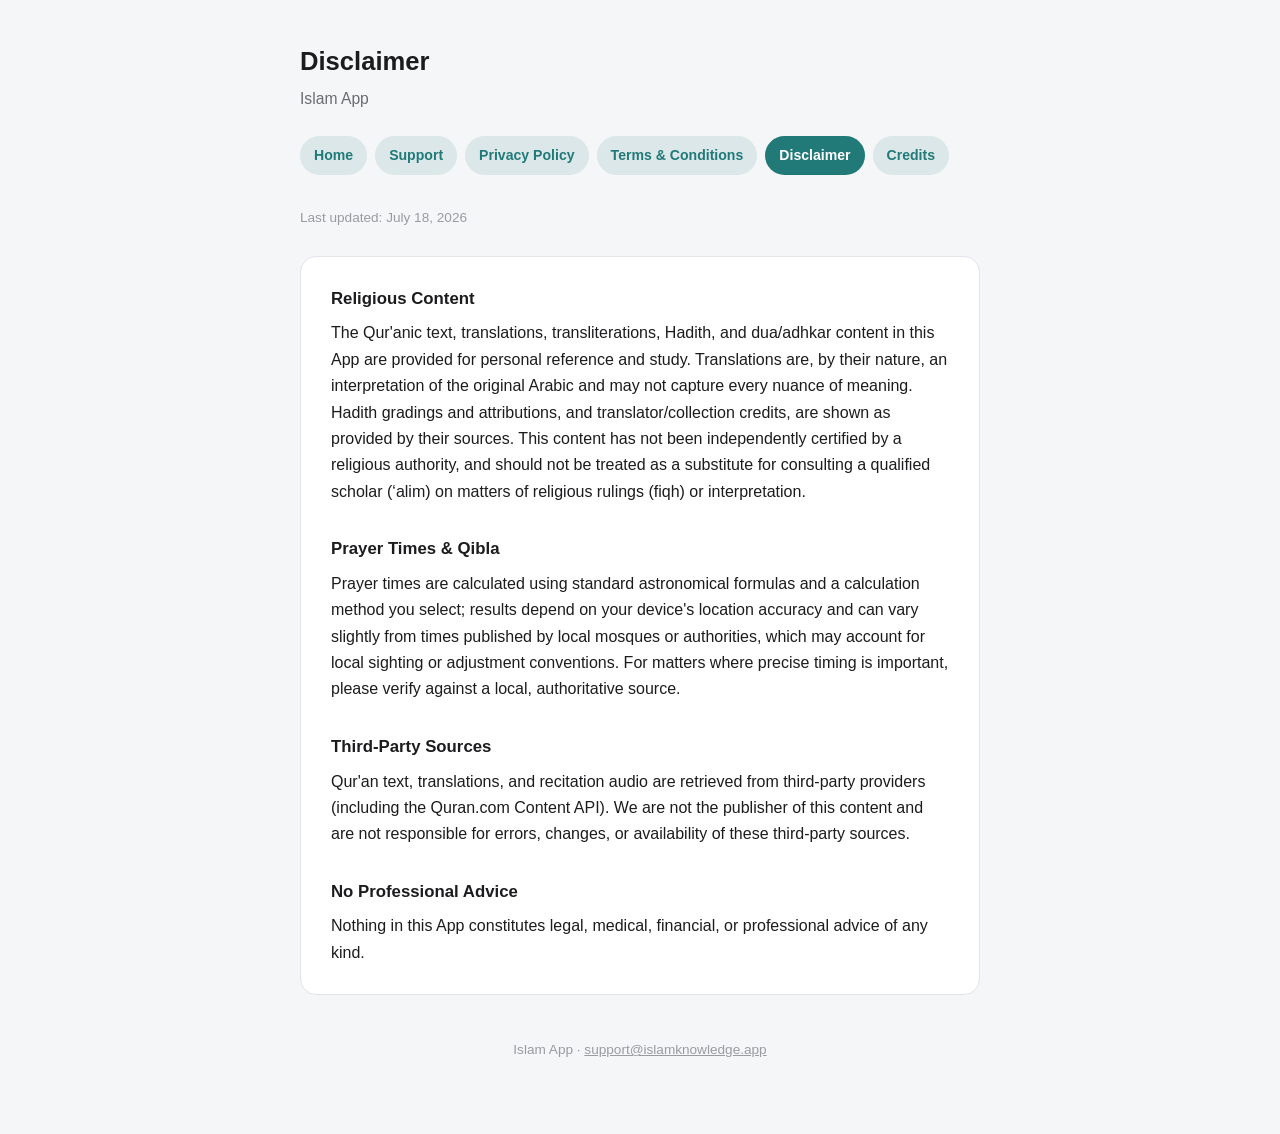
==== disclaimer.html @ e401bc6c "Add Privacy Policy, Terms, Disclaimer, Support, and Credits pages Public pages for App Store Connect" ====
<!doctype html>
<html lang="en">
<head>
<meta charset="utf-8">
<meta name="viewport" content="width=device-width, initial-scale=1">
<title>Disclaimer — Islam App</title>
<link rel="stylesheet" href="style.css">
</head>
<body>
  <header>
    <h1>Disclaimer</h1>
    <p class="tagline">Islam App</p>
  </header>

  <nav>
    <a href="index.html">Home</a>
    <a href="support.html">Support</a>
    <a href="privacy.html">Privacy Policy</a>
    <a href="terms.html">Terms &amp; Conditions</a>
    <a href="disclaimer.html" class="active">Disclaimer</a>
    <a href="credits.html">Credits</a>
  </nav>

  <p class="updated">Last updated: July 18, 2026</p>

  <div class="card">
    <h2>Religious Content</h2>
    <p>The Qur'anic text, translations, transliterations, Hadith, and dua/adhkar content in this App are provided for personal reference and study. Translations are, by their nature, an interpretation of the original Arabic and may not capture every nuance of meaning. Hadith gradings and attributions, and translator/collection credits, are shown as provided by their sources. This content has not been independently certified by a religious authority, and should not be treated as a substitute for consulting a qualified scholar (&lsquo;alim) on matters of religious rulings (fiqh) or interpretation.</p>

    <h2>Prayer Times &amp; Qibla</h2>
    <p>Prayer times are calculated using standard astronomical formulas and a calculation method you select; results depend on your device's location accuracy and can vary slightly from times published by local mosques or authorities, which may account for local sighting or adjustment conventions. For matters where precise timing is important, please verify against a local, authoritative source.</p>

    <h2>Third-Party Sources</h2>
    <p>Qur'an text, translations, and recitation audio are retrieved from third-party providers (including the Quran.com Content API). We are not the publisher of this content and are not responsible for errors, changes, or availability of these third-party sources.</p>

    <h2>No Professional Advice</h2>
    <p>Nothing in this App constitutes legal, medical, financial, or professional advice of any kind.</p>
  </div>

  <footer>
    Islam App · <a href="mailto:support@islamknowledge.app">support@islamknowledge.app</a>
  </footer>
</body>
</html>
---- style.css ----
:root {
  color-scheme: light dark;
  --accent: #217a78;
  --accent-soft: rgba(33, 122, 120, 0.12);
  --bg: #f5f6f8;
  --card: #ffffff;
  --border: #e3e4e8;
  --text: #1c1c1e;
  --muted: #6b6b70;
  --faint: #9a9aa0;
}

@media (prefers-color-scheme: dark) {
  :root {
    --accent: #5ce0c6;
    --accent-soft: rgba(92, 224, 198, 0.14);
    --bg: #111214;
    --card: #1b1c1f;
    --border: #2a2b2f;
    --text: #f2f2f4;
    --muted: #a7a7ad;
    --faint: #7c7c82;
  }
}

* { box-sizing: border-box; }

body {
  font-family: -apple-system, BlinkMacSystemFont, "Segoe UI", Roboto, Helvetica, Arial, sans-serif;
  max-width: 720px;
  margin: 0 auto;
  padding: 40px 20px 72px;
  line-height: 1.65;
  color: var(--text);
  background: var(--bg);
}

header { margin-bottom: 8px; }
header h1 { font-size: 1.6rem; margin: 0 0 4px; }
header p.tagline { margin: 0; color: var(--muted); font-size: 0.98rem; }

nav {
  display: flex;
  flex-wrap: wrap;
  gap: 8px;
  margin: 24px 0 32px;
}
nav a {
  padding: 8px 14px;
  border-radius: 999px;
  background: var(--accent-soft);
  color: var(--accent);
  text-decoration: none;
  font-size: 0.88rem;
  font-weight: 600;
  white-space: nowrap;
}
nav a.active { background: var(--accent); color: #fff; }

.card {
  background: var(--card);
  border: 1px solid var(--border);
  border-radius: 16px;
  padding: 28px 30px;
}

h2 { font-size: 1.05rem; margin: 30px 0 8px; color: var(--text); }
h2:first-of-type { margin-top: 0; }
p { margin: 0 0 14px; white-space: pre-line; }
p:last-child { margin-bottom: 0; }

.updated { color: var(--faint); font-size: 0.85rem; margin-bottom: 26px; }

.disclosure {
  background: var(--accent-soft);
  border-radius: 12px;
  padding: 14px 18px;
  font-size: 0.88rem;
  color: var(--muted);
  margin-bottom: 28px;
}

footer {
  margin-top: 44px;
  font-size: 0.85rem;
  color: var(--faint);
  text-align: center;
}
footer a { color: var(--faint); }

a { color: var(--accent); }
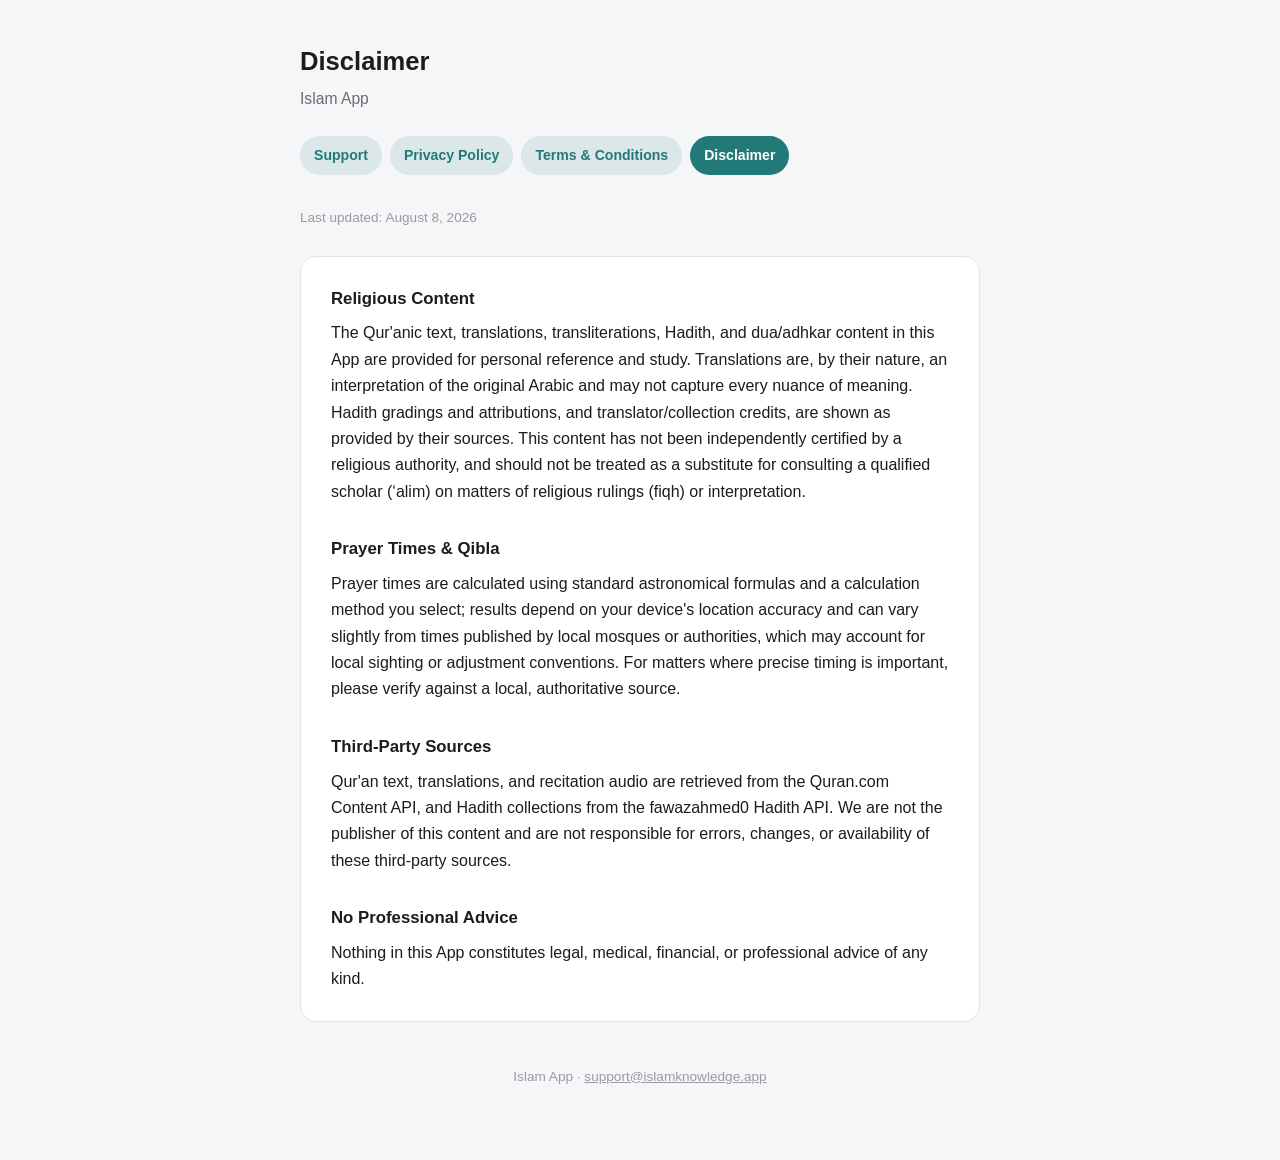
==== commit 12d46ace: "Remove Home/Credits pages, disclose content APIs, bump date - Removed index.html and credits.html, a" ====
--- a/disclaimer.html
+++ b/disclaimer.html
@@ -13,15 +13,13 @@
   </header>
 
   <nav>
-    <a href="index.html">Home</a>
     <a href="support.html">Support</a>
     <a href="privacy.html">Privacy Policy</a>
     <a href="terms.html">Terms &amp; Conditions</a>
     <a href="disclaimer.html" class="active">Disclaimer</a>
-    <a href="credits.html">Credits</a>
   </nav>
 
-  <p class="updated">Last updated: July 18, 2026</p>
+  <p class="updated">Last updated: August 8, 2026</p>
 
   <div class="card">
     <h2>Religious Content</h2>
@@ -31,7 +29,7 @@
     <p>Prayer times are calculated using standard astronomical formulas and a calculation method you select; results depend on your device's location accuracy and can vary slightly from times published by local mosques or authorities, which may account for local sighting or adjustment conventions. For matters where precise timing is important, please verify against a local, authoritative source.</p>
 
     <h2>Third-Party Sources</h2>
-    <p>Qur'an text, translations, and recitation audio are retrieved from third-party providers (including the Quran.com Content API). We are not the publisher of this content and are not responsible for errors, changes, or availability of these third-party sources.</p>
+    <p>Qur'an text, translations, and recitation audio are retrieved from the Quran.com Content API, and Hadith collections from the fawazahmed0 Hadith API. We are not the publisher of this content and are not responsible for errors, changes, or availability of these third-party sources.</p>
 
     <h2>No Professional Advice</h2>
     <p>Nothing in this App constitutes legal, medical, financial, or professional advice of any kind.</p>
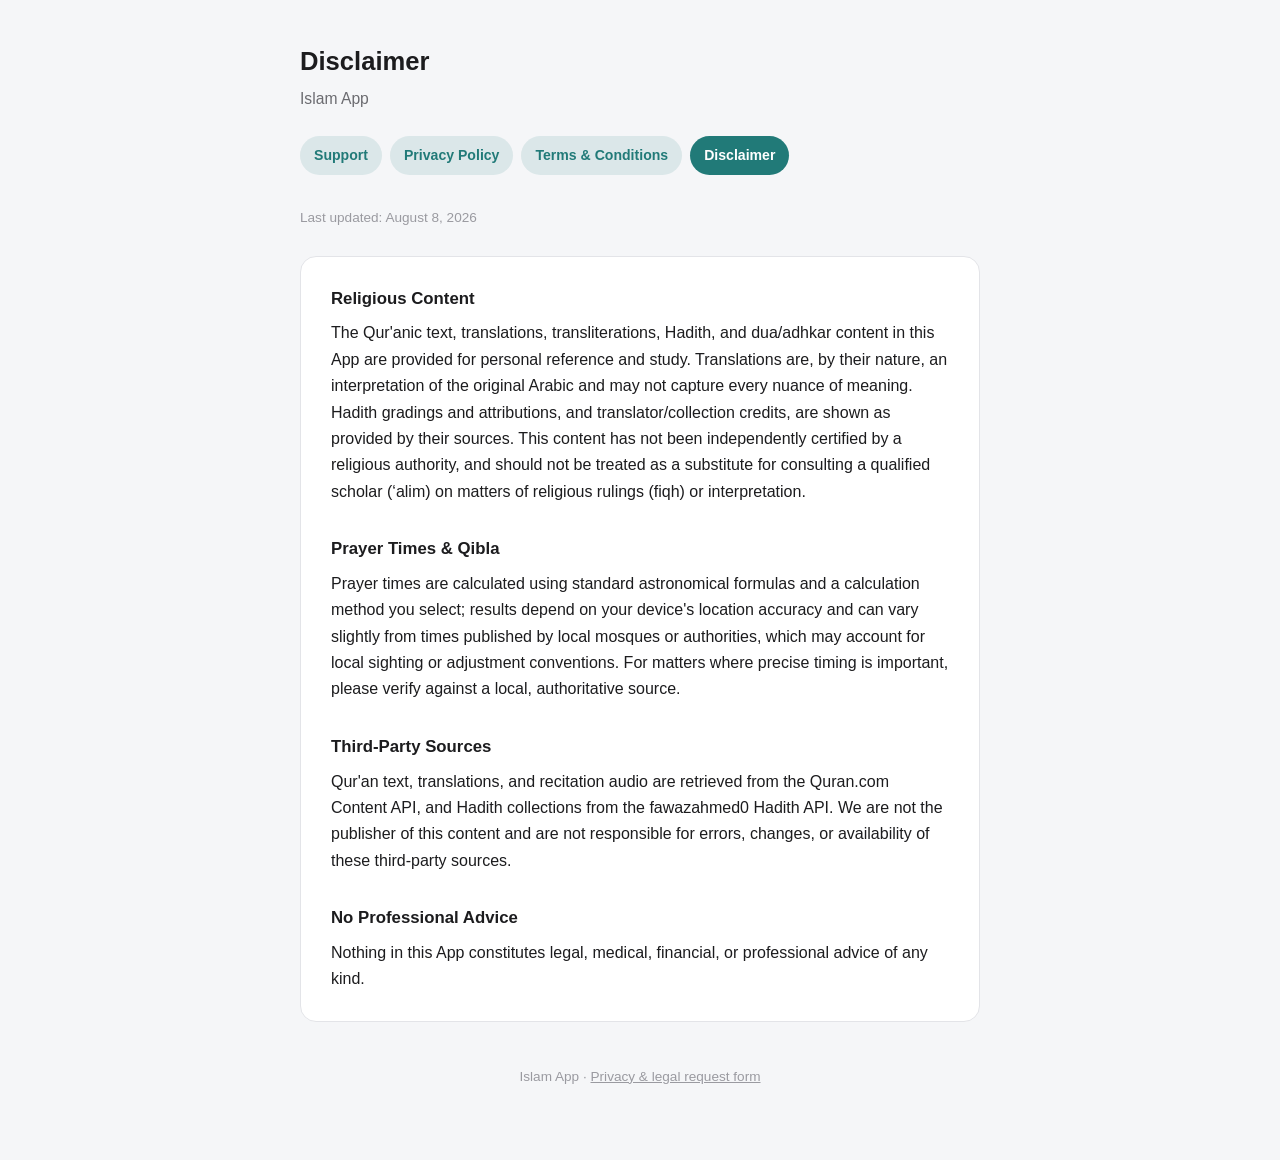
==== commit 62dc50be: "Point Terms/Privacy contact links at the privacy & legal request form" ====
--- a/disclaimer.html
+++ b/disclaimer.html
@@ -36,7 +36,7 @@
   </div>
 
   <footer>
-    Islam App · <a href="mailto:support@islamknowledge.app">support@islamknowledge.app</a>
+    Islam App · <a href="https://forms.gle/p7V6Tzn5SVmezYjC9">Privacy &amp; legal request form</a>
   </footer>
 </body>
 </html>
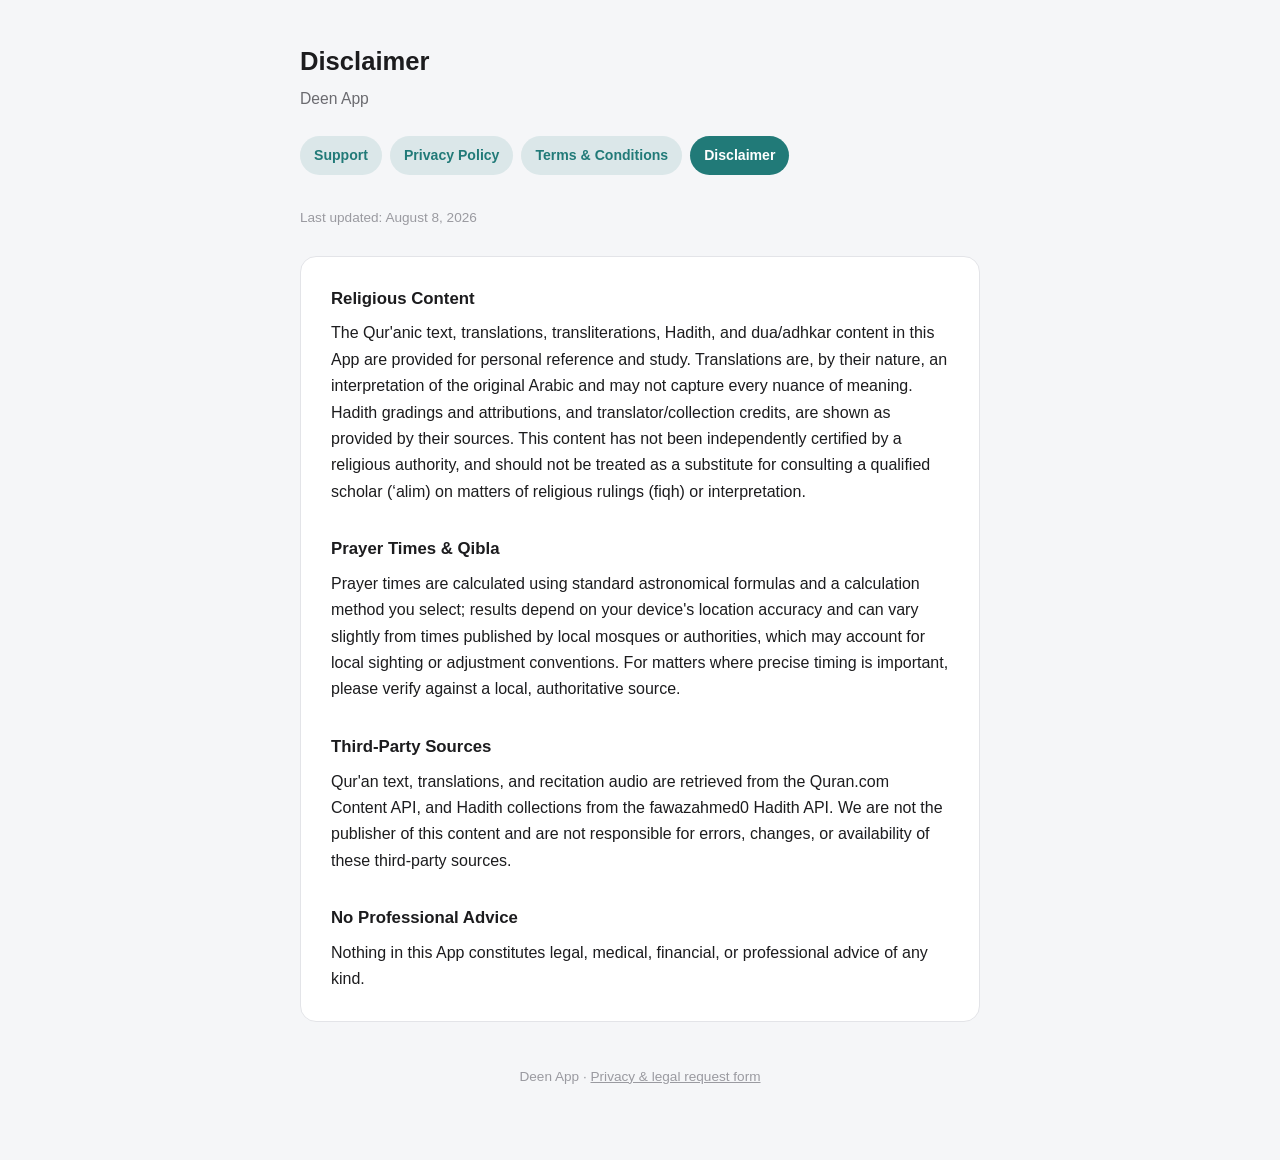
==== commit a60f31e4: "Rename app to Deen App across legal pages Matches the app's rename from Islam to Deen App in App Sto" ====
--- a/disclaimer.html
+++ b/disclaimer.html
@@ -3,13 +3,13 @@
 <head>
 <meta charset="utf-8">
 <meta name="viewport" content="width=device-width, initial-scale=1">
-<title>Disclaimer — Islam App</title>
+<title>Disclaimer — Deen App</title>
 <link rel="stylesheet" href="style.css">
 </head>
 <body>
   <header>
     <h1>Disclaimer</h1>
-    <p class="tagline">Islam App</p>
+    <p class="tagline">Deen App</p>
   </header>
 
   <nav>
@@ -36,7 +36,7 @@
   </div>
 
   <footer>
-    Islam App · <a href="https://forms.gle/p7V6Tzn5SVmezYjC9">Privacy &amp; legal request form</a>
+    Deen App · <a href="https://forms.gle/p7V6Tzn5SVmezYjC9">Privacy &amp; legal request form</a>
   </footer>
 </body>
 </html>
